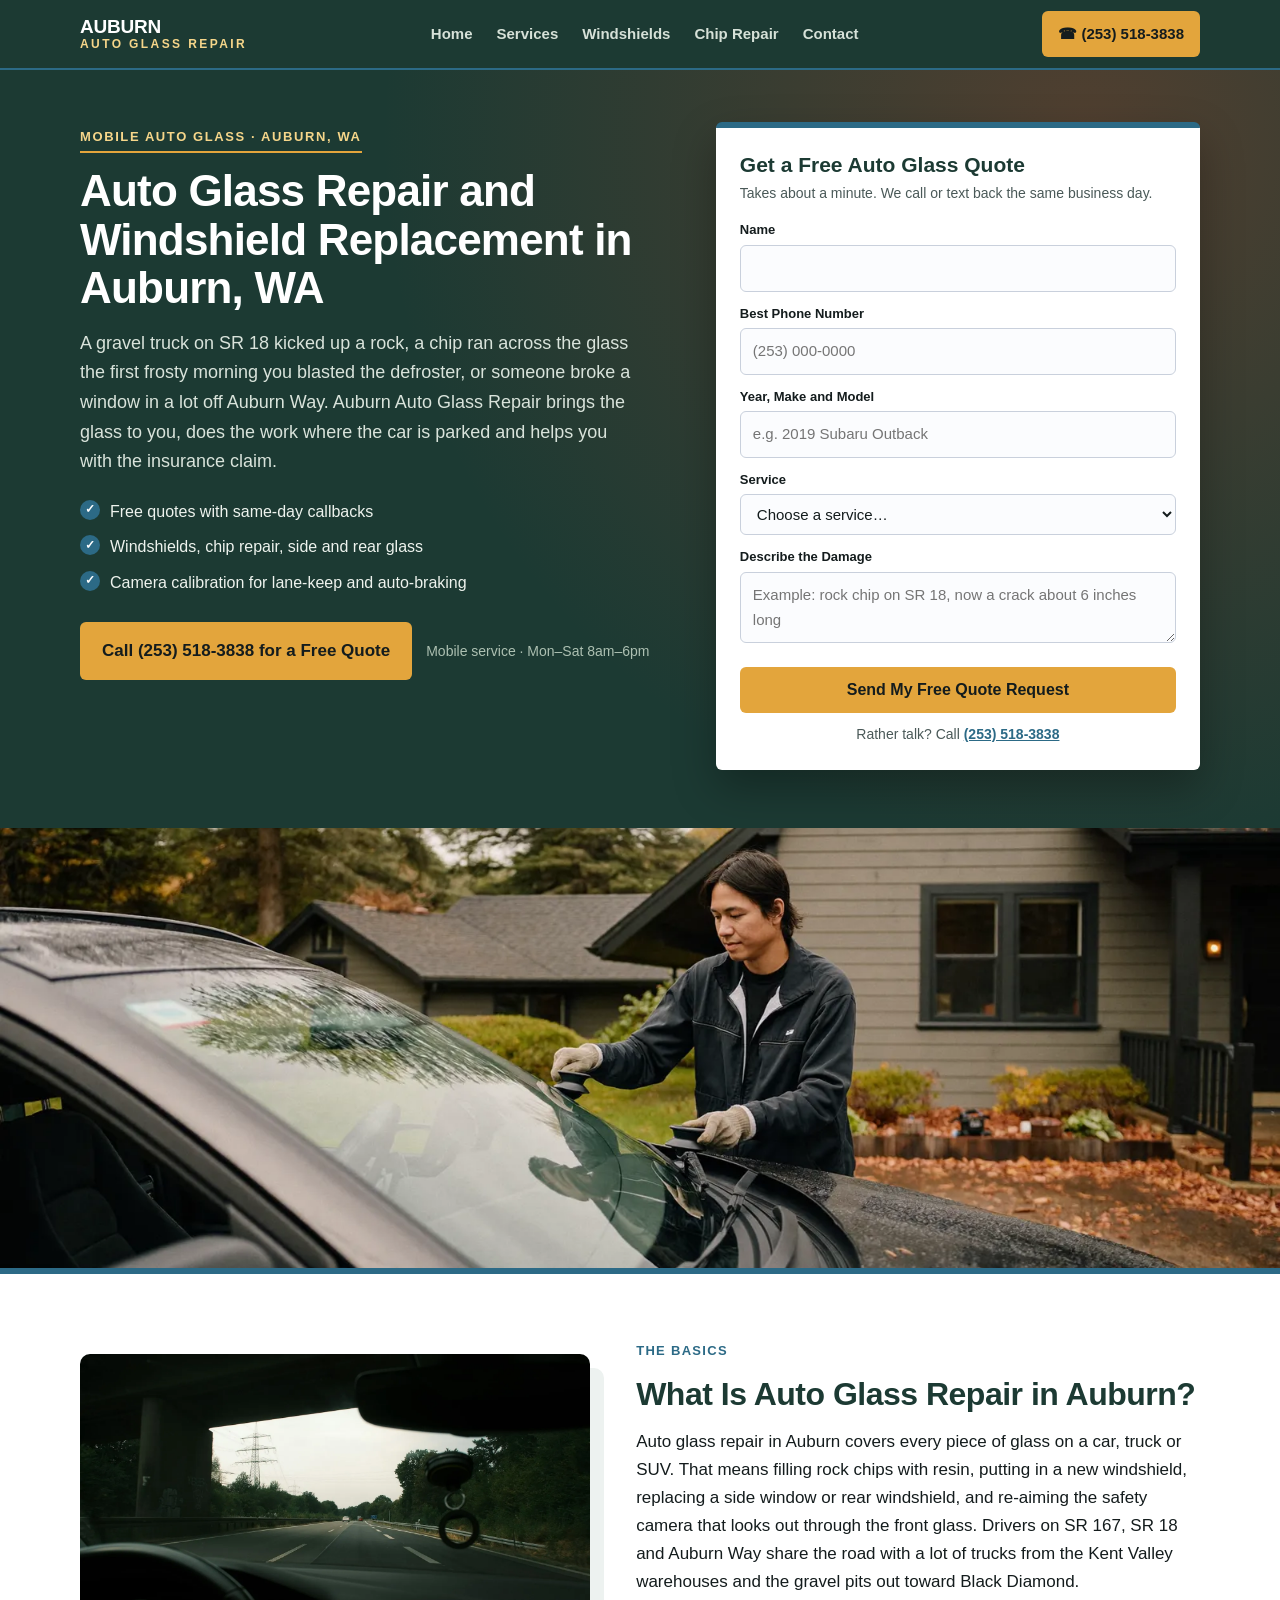
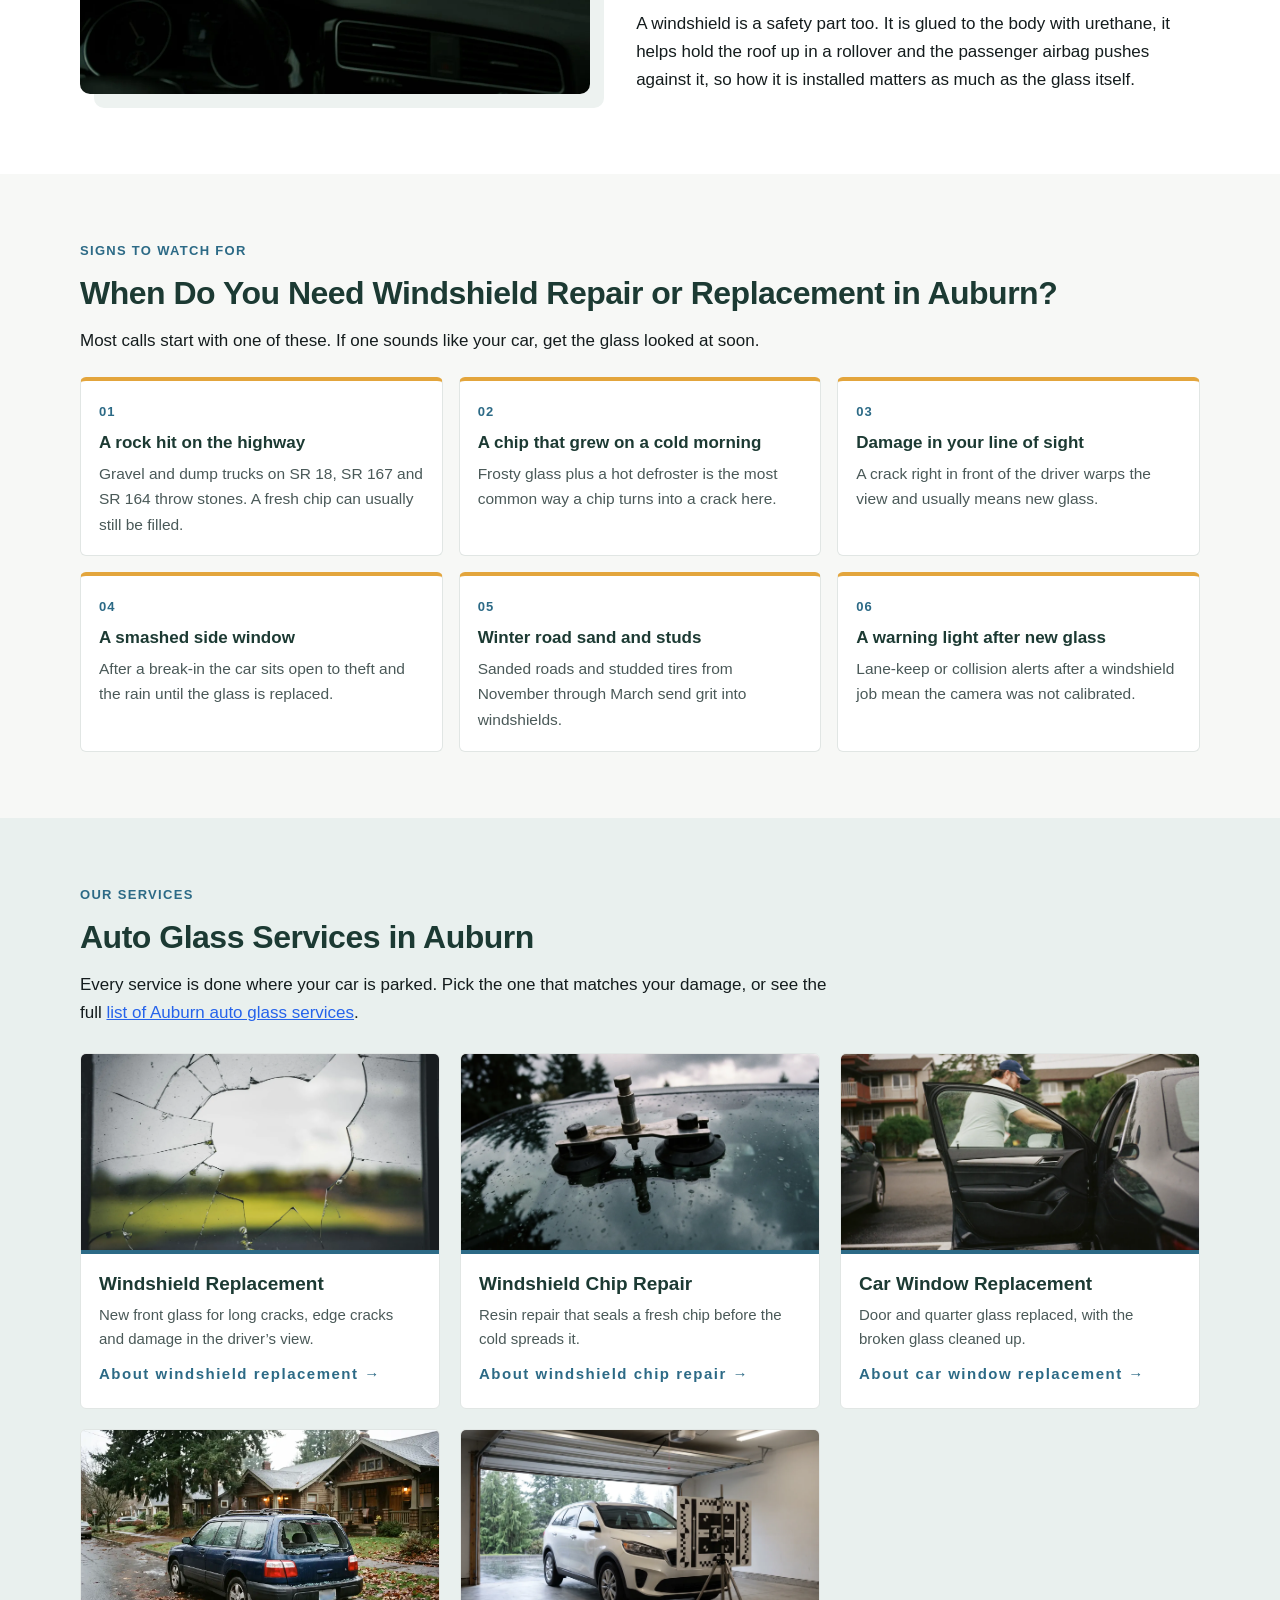
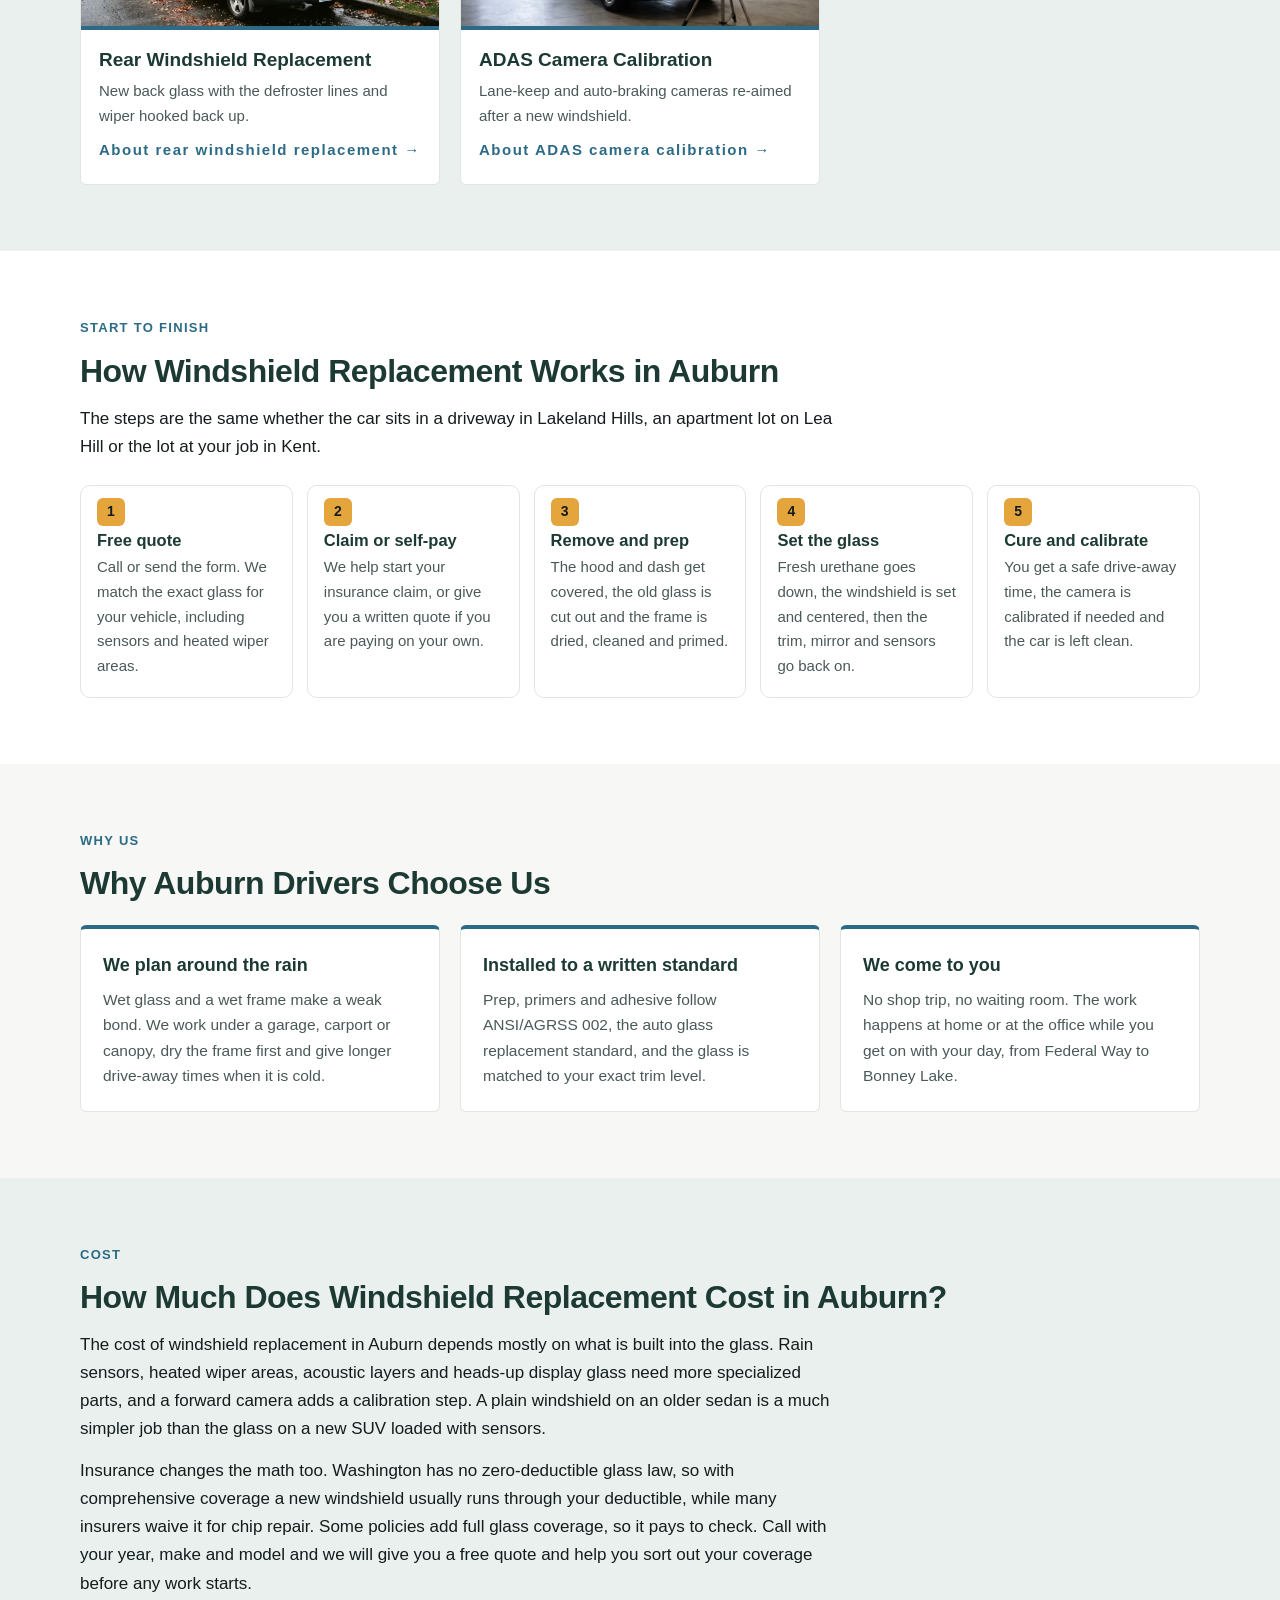
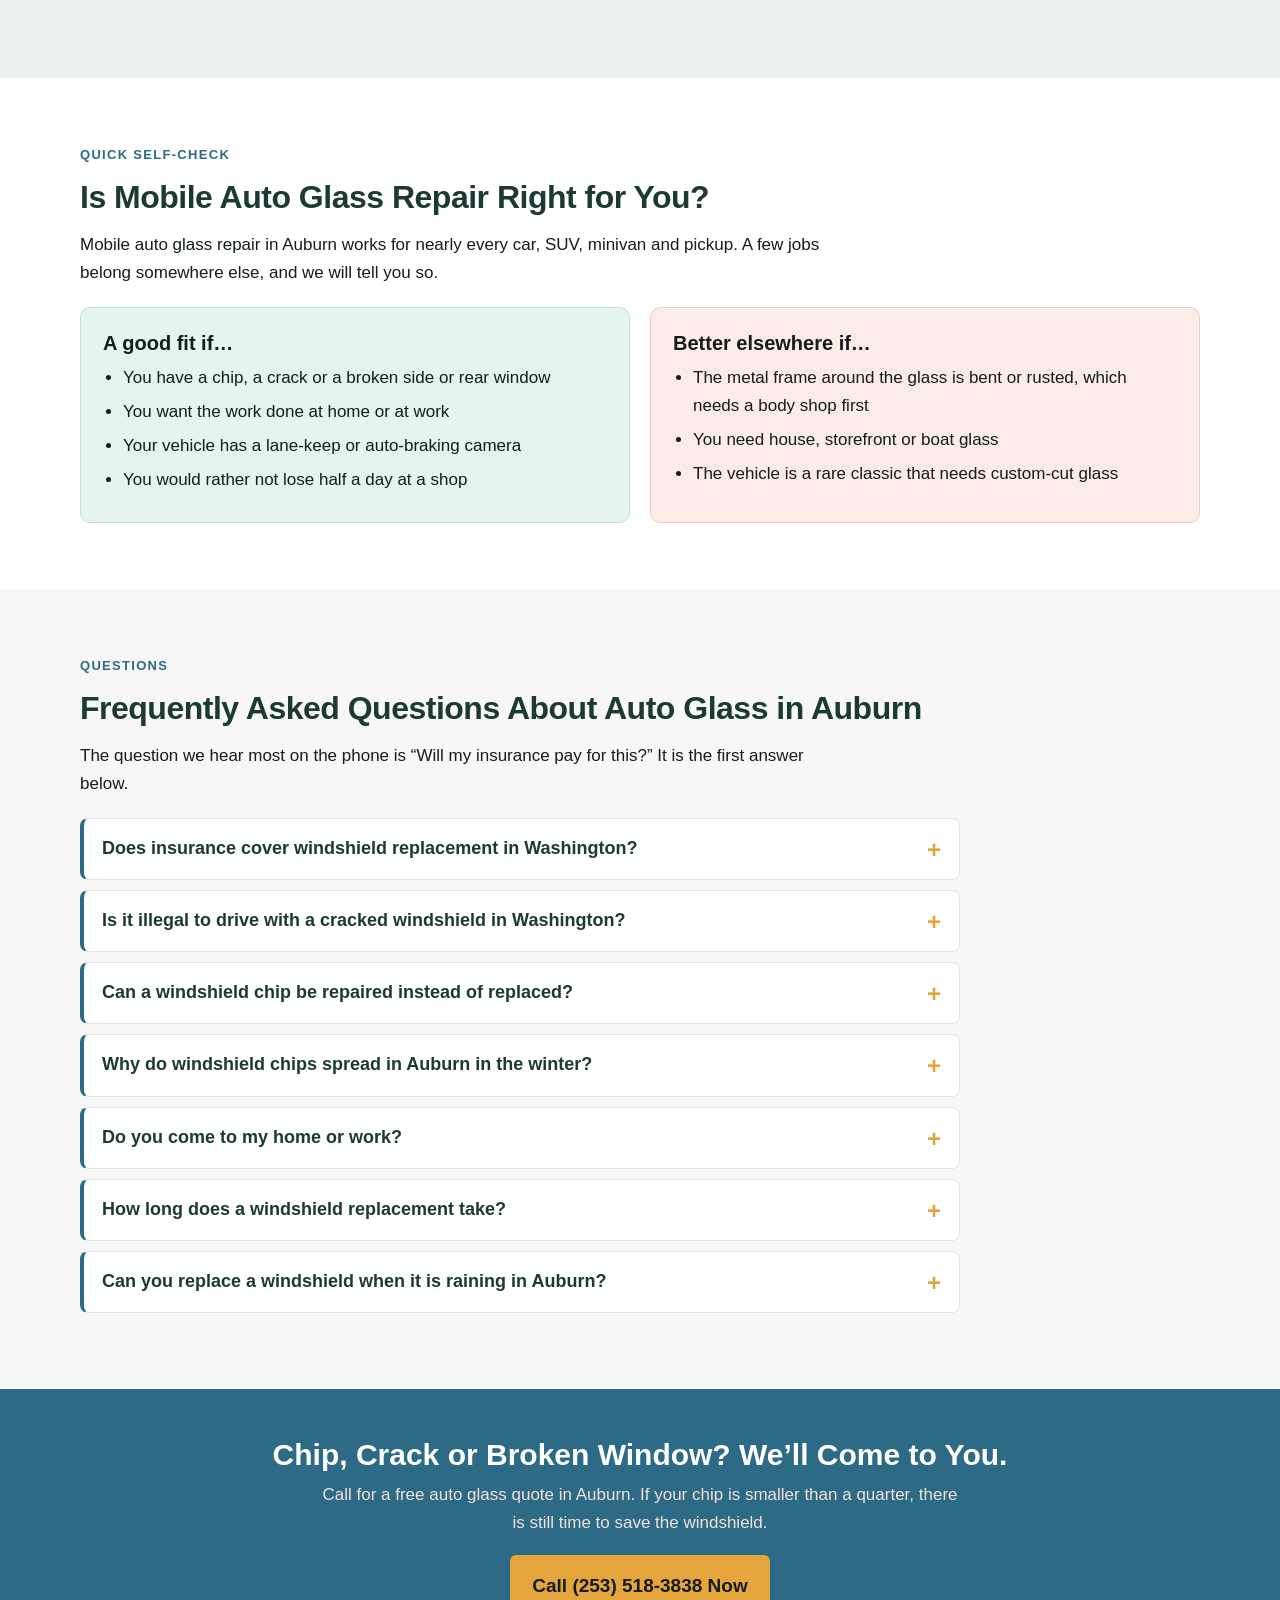
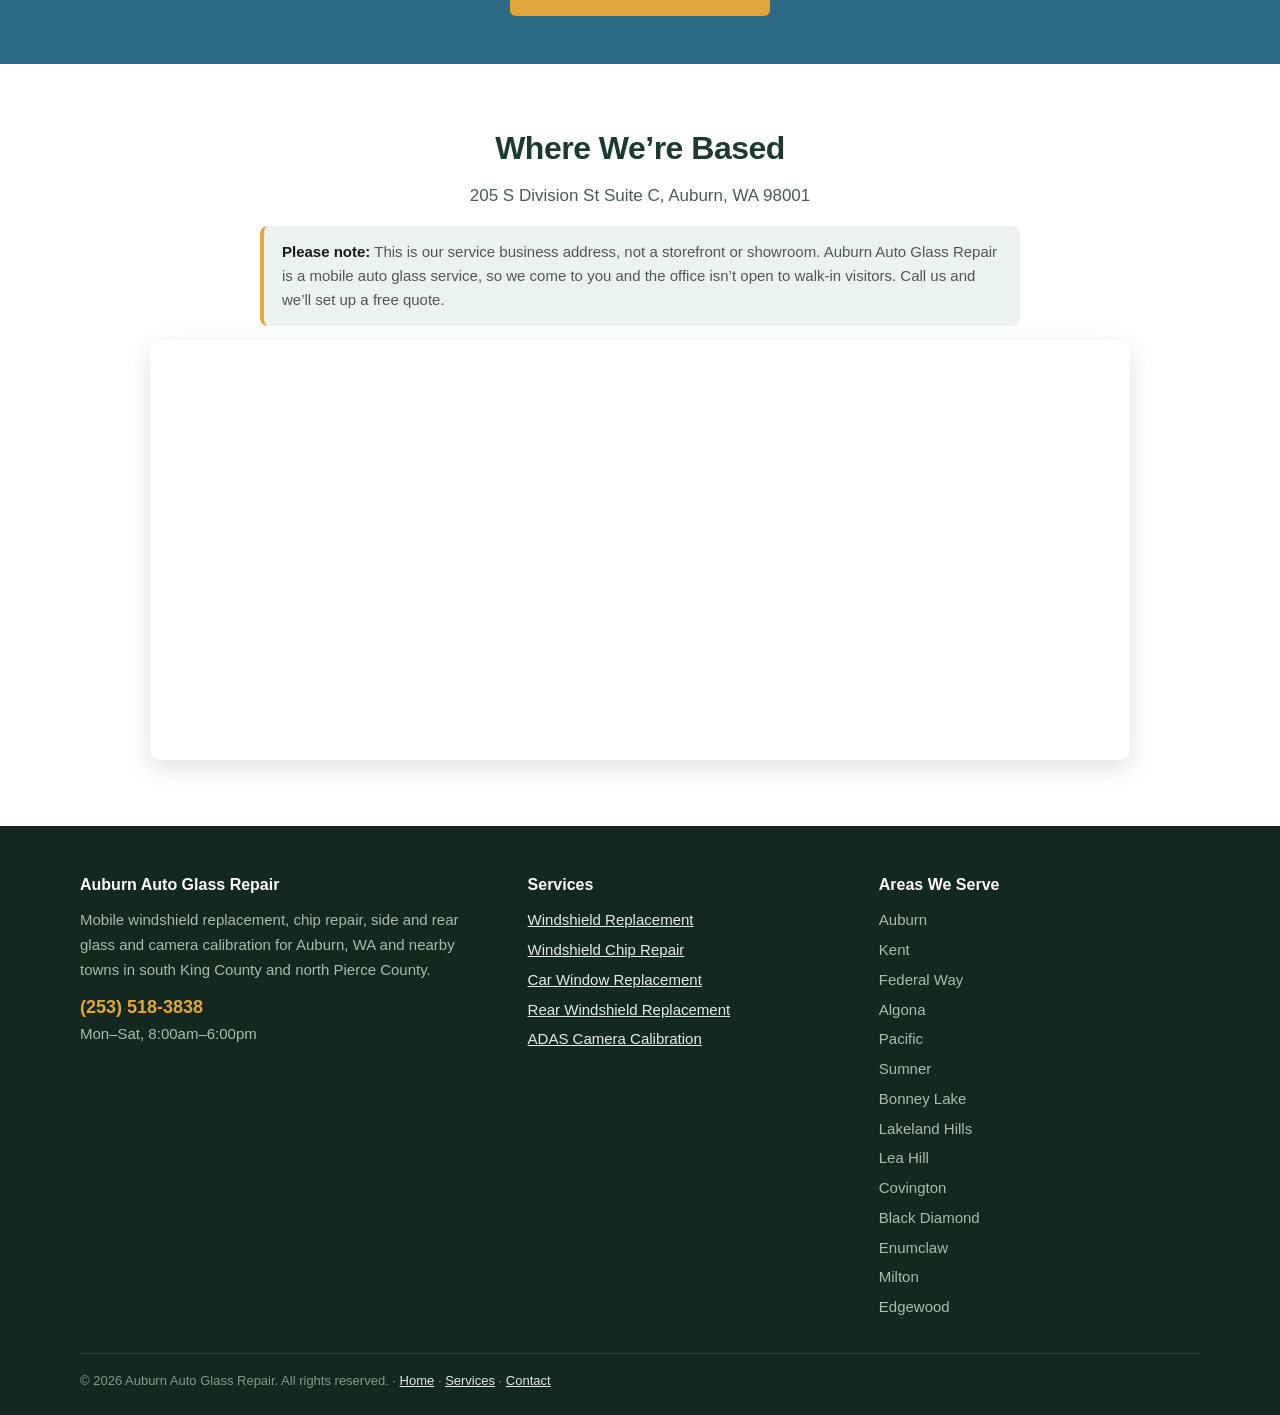
==== index.html @ e267363b "Initial site build" ====
<!DOCTYPE html>
<html lang="en">
<head>
<meta charset="utf-8">
<meta name="viewport" content="width=device-width, initial-scale=1">
<title>Auto Glass Repair Auburn WA | Mobile Windshield Service</title>
<meta name="description" content="Auto glass repair and windshield replacement in Auburn, WA. Mobile chip repair, side and rear glass and ADAS calibration at your home or work.">
<link rel="canonical" href="https://www.auburnwaautoglassrepair.com/">
<meta property="og:title" content="Auto Glass Repair Auburn WA | Mobile Windshield Service">
<meta property="og:description" content="Auto glass repair and windshield replacement in Auburn, WA. Mobile chip repair, side and rear glass and ADAS calibration at your home or work.">
<meta property="og:type" content="website">
<meta property="og:url" content="https://www.auburnwaautoglassrepair.com/">
<meta property="og:image" content="https://www.auburnwaautoglassrepair.com/auburn-windshield-replacement-driveway.webp">
<link rel="stylesheet" href="styles.css">
<script type="application/ld+json">{
 "@context": "https://schema.org",
 "@type": "LocalBusiness",
 "name": "Auburn Auto Glass Repair",
 "telephone": "(253) 518-3838",
 "url": "https://www.auburnwaautoglassrepair.com/",
 "image": "https://www.auburnwaautoglassrepair.com/auburn-windshield-replacement-driveway.webp",
 "address": {
  "@type": "PostalAddress",
  "streetAddress": "205 S Division St Suite C",
  "addressLocality": "Auburn",
  "addressRegion": "WA",
  "postalCode": "98001",
  "addressCountry": "US"
 },
 "areaServed": [
  "Auburn, WA",
  "Kent, WA",
  "Federal Way, WA",
  "Algona, WA",
  "Pacific, WA",
  "Sumner, WA",
  "Bonney Lake, WA",
  "Lakeland Hills, WA",
  "Lea Hill, WA",
  "Covington, WA",
  "Black Diamond, WA",
  "Enumclaw, WA",
  "Milton, WA",
  "Edgewood, WA"
 ],
 "description": "Mobile auto glass repair and windshield replacement in Auburn, WA",
 "openingHours": "Mo-Sa 08:00-18:00"
}</script>
<script type="application/ld+json">{
 "@context": "https://schema.org",
 "@type": "FAQPage",
 "mainEntity": [
  {
   "@type": "Question",
   "name": "Does insurance cover windshield replacement in Washington?",
   "acceptedAnswer": {
    "@type": "Answer",
    "text": "Usually, if you carry comprehensive coverage. Washington has no law that waives the deductible on glass, so a new windshield normally goes through the deductible on your comprehensive coverage unless your policy adds full glass coverage. Many insurers waive the deductible on chip repair, which is a good reason to fix a chip while it is small."
   }
  },
  {
   "@type": "Question",
   "name": "Is it illegal to drive with a cracked windshield in Washington?",
   "acceptedAnswer": {
    "@type": "Answer",
    "text": "It can be. Washington law (RCW 46.37.410) requires that nothing on the windshield blocks the driver\u2019s clear view of the road, and a crack across your line of sight can get you pulled over. A small chip off to the side is rarely a problem, but a long crack in front of the driver is."
   }
  },
  {
   "@type": "Question",
   "name": "Can a windshield chip be repaired instead of replaced?",
   "acceptedAnswer": {
    "@type": "Answer",
    "text": "Often it can. A chip smaller than a quarter, or a single crack shorter than about six inches, can usually be filled with resin if it sits away from the edge and out of the driver\u2019s direct view. Tell us the size and where it is on the glass and we will say which fix fits."
   }
  },
  {
   "@type": "Question",
   "name": "Why do windshield chips spread in Auburn in the winter?",
   "acceptedAnswer": {
    "@type": "Answer",
    "text": "Cold glass and a hot defroster are the usual cause. On a frosty Auburn morning the outside of the glass is near freezing while the defroster heats the inside fast, and that pull spreads the chip. Sanded roads, studded tires from November 1 to March 31 and gravel trucks on SR 18 and SR 167 add new chips on top."
   }
  },
  {
   "@type": "Question",
   "name": "Do you come to my home or work?",
   "acceptedAnswer": {
    "@type": "Answer",
    "text": "Yes. Auburn Auto Glass Repair is a mobile service, so the technician works in your driveway, an apartment lot or the parking lot at your job. The address on this site is a service office, not a shop where you drop the car off."
   }
  },
  {
   "@type": "Question",
   "name": "How long does a windshield replacement take?",
   "acceptedAnswer": {
    "@type": "Answer",
    "text": "The install takes about an hour. After that the urethane adhesive needs roughly one to three hours before the car is safe to drive, and cold weather keeps it toward the long end. A chip repair is much quicker, usually about 30 minutes."
   }
  },
  {
   "@type": "Question",
   "name": "Can you replace a windshield when it is raining in Auburn?",
   "acceptedAnswer": {
    "@type": "Answer",
    "text": "Yes, as long as the glass and frame stay dry while the adhesive goes on. On rainy days we work in your garage, under a carport or under a canopy, and if none of those are available we pick a dry window in the forecast rather than rush the seal."
   }
  }
 ]
}</script>
</head>
<body>
<!-- NAV -->
<header class="nav">
  <div class="wrap nav-in">
    <a class="brand" href="/">Auburn<span>Auto Glass Repair</span></a>
    <ul class="links">
      <li><a href="/">Home</a></li>
      <li><a href="services.html">Services</a></li>
      <li><a href="windshield-replacement-auburn.html">Windshields</a></li>
      <li><a href="windshield-chip-repair-auburn.html">Chip Repair</a></li>
      <li><a href="contact.html">Contact</a></li>
    </ul>
    <a class="nav-call" href="tel:+12535183838">&#9742; (253) 518-3838</a>
  </div>
</header>
<!-- HERO -->
<section class="hero">
  <div class="wrap hero-grid">
    <div>
      <span class="tag">Mobile Auto Glass &middot; Auburn, WA</span>
      <h1>Auto Glass Repair and Windshield Replacement in Auburn, WA</h1>
      <p class="lead">A gravel truck on SR 18 kicked up a rock, a chip ran across the glass the first frosty morning you blasted the defroster, or someone broke a window in a lot off Auburn Way. Auburn Auto Glass Repair brings the glass to you, does the work where the car is parked and helps you with the insurance claim.</p>
      <ul class="hero-points"><li>Free quotes with same-day callbacks</li><li>Windshields, chip repair, side and rear glass</li><li>Camera calibration for lane-keep and auto-braking</li></ul>
      <div class="call-big">
        <a class="btn btn-sun" href="tel:+12535183838">Call (253) 518-3838 for a Free Quote</a>
        <small>Mobile service &middot; Mon&ndash;Sat 8am&ndash;6pm</small>
      </div>
    </div>
    <div>
      <form class="quote" action="https://formspree.io/f/xkjroddd" method="POST">
        <h2>Get a Free Auto Glass Quote</h2>
        <p class="sub">Takes about a minute. We call or text back the same business day.</p>
        <input type="hidden" name="_subject" value="New lead - Auto Glass Auburn WA (home)">
        <div class="field"><label for="q-name">Name</label><input id="q-name" name="name" type="text" autocomplete="name" required></div>
        <div class="field"><label for="q-phone">Best Phone Number</label><input id="q-phone" name="phone" type="tel" autocomplete="tel" placeholder="(253) 000-0000" required></div>
        <div class="field"><label for="q-vehicle">Year, Make and Model</label><input id="q-vehicle" name="vehicle" type="text" placeholder="e.g. 2019 Subaru Outback"></div>
        <div class="field"><label for="q-service">Service</label><select id="q-service" name="service"><option value="">Choose a service&hellip;</option><option>Windshield Replacement</option><option>Windshield Chip Repair</option><option>Car Window Replacement</option><option>Rear Windshield Replacement</option><option>ADAS Camera Calibration</option><option>Something else / not sure</option></select></div>
        <div class="field"><label for="q-details">Describe the Damage</label><textarea id="q-details" name="details" placeholder="Example: rock chip on SR 18, now a crack about 6 inches long"></textarea></div>
        <input type="text" name="_gotcha" style="display:none" tabindex="-1" autocomplete="off">
        <button type="submit">Send My Free Quote Request</button>
        <p class="alt">Rather talk? Call <a href="tel:+12535183838">(253) 518-3838</a></p>
      </form>
    </div>
  </div>
</section>
<div class="band"><img src="auburn-windshield-replacement-driveway.webp" alt="Auto glass technician setting a new windshield on an SUV in an Auburn driveway" width="1600" height="900"></div>

<!-- WHAT -->
<section class="sec alt">
  <div class="wrap two">
    <img src="highway-view-through-windshield.webp" alt="Windshield repair in Auburn keeps the highway view clear" loading="lazy" width="1200" height="800">
    <div>
      <p class="kicker">The basics</p>
      <h2>What Is Auto Glass Repair in Auburn?</h2>
      <p>Auto glass repair in Auburn covers every piece of glass on a car, truck or SUV. That means filling rock chips with resin, putting in a new windshield, replacing a side window or rear windshield, and re-aiming the safety camera that looks out through the front glass. Drivers on SR 167, SR 18 and Auburn Way share the road with a lot of trucks from the Kent Valley warehouses and the gravel pits out toward Black Diamond.</p>
      <p>A windshield is a safety part too. It is glued to the body with urethane, it helps hold the roof up in a rollover and the passenger airbag pushes against it, so how it is installed matters as much as the glass itself.</p>
    </div>
  </div>
</section>

<!-- WHEN -->
<section class="sec">
  <div class="wrap">
    <p class="kicker">Signs to watch for</p>
    <h2>When Do You Need Windshield Repair or Replacement in Auburn?</h2>
    <p>Most calls start with one of these. If one sounds like your car, get the glass looked at soon.</p>
    <div class="signs"><div class="sign"><strong>A rock hit on the highway</strong><p>Gravel and dump trucks on SR 18, SR 167 and SR 164 throw stones. A fresh chip can usually still be filled.</p></div><div class="sign"><strong>A chip that grew on a cold morning</strong><p>Frosty glass plus a hot defroster is the most common way a chip turns into a crack here.</p></div><div class="sign"><strong>Damage in your line of sight</strong><p>A crack right in front of the driver warps the view and usually means new glass.</p></div><div class="sign"><strong>A smashed side window</strong><p>After a break-in the car sits open to theft and the rain until the glass is replaced.</p></div><div class="sign"><strong>Winter road sand and studs</strong><p>Sanded roads and studded tires from November through March send grit into windshields.</p></div><div class="sign"><strong>A warning light after new glass</strong><p>Lane-keep or collision alerts after a windshield job mean the camera was not calibrated.</p></div></div>
  </div>
</section>

<!-- SERVICES GRID -->
<section class="sec coq">
  <div class="wrap">
    <p class="kicker">Our services</p>
    <h2>Auto Glass Services in Auburn</h2>
    <p>Every service is done where your car is parked. Pick the one that matches your damage, or see the full <a class="body-link" href="services.html" style="color: #2563eb; text-decoration: underline;">list of Auburn auto glass services</a>.</p>
    <div class="cards"><a class="card" href="windshield-replacement-auburn.html"><img src="cracked-windshield-glass-spreading.webp" alt="Windshield replacement in Auburn for a long spreading crack" loading="lazy" width="600" height="400"><div class="cb"><h3>Windshield Replacement</h3><p>New front glass for long cracks, edge cracks and damage in the driver&rsquo;s view.</p><span class="more">About windshield replacement &rarr;</span></div></a><a class="card" href="windshield-chip-repair-auburn.html"><img src="windshield-chip-repair-tool-rain-evergreen.webp" alt="Windshield chip repair in Auburn with a resin bridge tool on wet glass" loading="lazy" width="600" height="400"><div class="cb"><h3>Windshield Chip Repair</h3><p>Resin repair that seals a fresh chip before the cold spreads it.</p><span class="more">About windshield chip repair &rarr;</span></div></a><a class="card" href="car-window-replacement-auburn.html"><img src="car-door-window-replacement-auburn-apartment.webp" alt="Car window replacement in an Auburn apartment parking lot" loading="lazy" width="600" height="400"><div class="cb"><h3>Car Window Replacement</h3><p>Door and quarter glass replaced, with the broken glass cleaned up.</p><span class="more">About car window replacement &rarr;</span></div></a><a class="card" href="rear-windshield-replacement-auburn.html"><img src="rear-windshield-shattered-auburn-street.webp" alt="Rear windshield replacement in Auburn for a shattered hatchback window" loading="lazy" width="600" height="400"><div class="cb"><h3>Rear Windshield Replacement</h3><p>New back glass with the defroster lines and wiper hooked back up.</p><span class="more">About rear windshield replacement &rarr;</span></div></a><a class="card" href="adas-calibration-auburn.html"><img src="adas-camera-calibration-garage-auburn.webp" alt="ADAS camera calibration in an Auburn home garage" loading="lazy" width="600" height="400"><div class="cb"><h3>ADAS Camera Calibration</h3><p>Lane-keep and auto-braking cameras re-aimed after a new windshield.</p><span class="more">About ADAS camera calibration &rarr;</span></div></a></div>
  </div>
</section>

<!-- HOW -->
<section class="sec alt">
  <div class="wrap">
    <p class="kicker">Start to finish</p>
    <h2>How Windshield Replacement Works in Auburn</h2>
    <p>The steps are the same whether the car sits in a driveway in Lakeland Hills, an apartment lot on Lea Hill or the lot at your job in Kent.</p>
    <ol class="steps">
      <li data-n="1"><strong>Free quote</strong><p>Call or send the form. We match the exact glass for your vehicle, including sensors and heated wiper areas.</p></li>
      <li data-n="2"><strong>Claim or self-pay</strong><p>We help start your insurance claim, or give you a written quote if you are paying on your own.</p></li>
      <li data-n="3"><strong>Remove and prep</strong><p>The hood and dash get covered, the old glass is cut out and the frame is dried, cleaned and primed.</p></li>
      <li data-n="4"><strong>Set the glass</strong><p>Fresh urethane goes down, the windshield is set and centered, then the trim, mirror and sensors go back on.</p></li>
      <li data-n="5"><strong>Cure and calibrate</strong><p>You get a safe drive-away time, the camera is calibrated if needed and the car is left clean.</p></li>
    </ol>
  </div>
</section>

<!-- WHY -->
<section class="sec">
  <div class="wrap">
    <p class="kicker">Why us</p>
    <h2>Why Auburn Drivers Choose Us</h2>
    <div class="why">
      <div><strong>We plan around the rain</strong><p>Wet glass and a wet frame make a weak bond. We work under a garage, carport or canopy, dry the frame first and give longer drive-away times when it is cold.</p></div>
      <div><strong>Installed to a written standard</strong><p>Prep, primers and adhesive follow ANSI/AGRSS 002, the auto glass replacement standard, and the glass is matched to your exact trim level.</p></div>
      <div><strong>We come to you</strong><p>No shop trip, no waiting room. The work happens at home or at the office while you get on with your day, from Federal Way to Bonney Lake.</p></div>
    </div>
  </div>
</section>

<!-- COST -->
<section class="sec coq">
  <div class="wrap">
    <p class="kicker">Cost</p>
    <h2>How Much Does Windshield Replacement Cost in Auburn?</h2>
    <p>The cost of windshield replacement in Auburn depends mostly on what is built into the glass. Rain sensors, heated wiper areas, acoustic layers and heads-up display glass need more specialized parts, and a forward camera adds a calibration step. A plain windshield on an older sedan is a much simpler job than the glass on a new SUV loaded with sensors.</p>
    <p>Insurance changes the math too. Washington has no zero-deductible glass law, so with comprehensive coverage a new windshield usually runs through your deductible, while many insurers waive it for chip repair. Some policies add full glass coverage, so it pays to check. Call with your year, make and model and we will give you a free quote and help you sort out your coverage before any work starts.</p>
  </div>
</section>

<!-- FIT -->
<section class="sec alt">
  <div class="wrap">
    <p class="kicker">Quick self-check</p>
    <h2>Is Mobile Auto Glass Repair Right for You?</h2>
    <p>Mobile auto glass repair in Auburn works for nearly every car, SUV, minivan and pickup. A few jobs belong somewhere else, and we will tell you so.</p>
    <div class="fit">
      <div class="yes"><h3>A good fit if&hellip;</h3><ul><li>You have a chip, a crack or a broken side or rear window</li><li>You want the work done at home or at work</li><li>Your vehicle has a lane-keep or auto-braking camera</li><li>You would rather not lose half a day at a shop</li></ul></div>
      <div class="no"><h3>Better elsewhere if&hellip;</h3><ul><li>The metal frame around the glass is bent or rusted, which needs a body shop first</li><li>You need house, storefront or boat glass</li><li>The vehicle is a rare classic that needs custom-cut glass</li></ul></div>
    </div>
  </div>
</section>

<!-- FAQ -->
<section class="sec">
  <div class="wrap">
    <p class="kicker">Questions</p>
    <h2>Frequently Asked Questions About Auto Glass in Auburn</h2>
    <p>The question we hear most on the phone is &ldquo;Will my insurance pay for this?&rdquo; It is the first answer below.</p>
    <div class="faq"><details><summary><h3>Does insurance cover windshield replacement in Washington?</h3></summary><div class="ans"><p>Usually, if you carry comprehensive coverage. Washington has no law that waives the deductible on glass, so a new windshield normally goes through the deductible on your comprehensive coverage unless your policy adds full glass coverage. Many insurers waive the deductible on chip repair, which is a good reason to fix a chip while it is small.</p></div></details><details><summary><h3>Is it illegal to drive with a cracked windshield in Washington?</h3></summary><div class="ans"><p>It can be. Washington law (RCW 46.37.410) requires that nothing on the windshield blocks the driver&rsquo;s clear view of the road, and a crack across your line of sight can get you pulled over. A small chip off to the side is rarely a problem, but a long crack in front of the driver is.</p></div></details><details><summary><h3>Can a windshield chip be repaired instead of replaced?</h3></summary><div class="ans"><p>Often it can. A chip smaller than a quarter, or a single crack shorter than about six inches, can usually be filled with resin if it sits away from the edge and out of the driver&rsquo;s direct view. Tell us the size and where it is on the glass and we will say which fix fits.</p></div></details><details><summary><h3>Why do windshield chips spread in Auburn in the winter?</h3></summary><div class="ans"><p>Cold glass and a hot defroster are the usual cause. On a frosty Auburn morning the outside of the glass is near freezing while the defroster heats the inside fast, and that pull spreads the chip. Sanded roads, studded tires from November 1 to March 31 and gravel trucks on SR 18 and SR 167 add new chips on top.</p></div></details><details><summary><h3>Do you come to my home or work?</h3></summary><div class="ans"><p>Yes. Auburn Auto Glass Repair is a mobile service, so the technician works in your driveway, an apartment lot or the parking lot at your job. The address on this site is a service office, not a shop where you drop the car off.</p></div></details><details><summary><h3>How long does a windshield replacement take?</h3></summary><div class="ans"><p>The install takes about an hour. After that the urethane adhesive needs roughly one to three hours before the car is safe to drive, and cold weather keeps it toward the long end. A chip repair is much quicker, usually about 30 minutes.</p></div></details><details><summary><h3>Can you replace a windshield when it is raining in Auburn?</h3></summary><div class="ans"><p>Yes, as long as the glass and frame stay dry while the adhesive goes on. On rainy days we work in your garage, under a carport or under a canopy, and if none of those are available we pick a dry window in the forecast rather than rush the seal.</p></div></details></div>
  </div>
</section>
<!-- CTA -->
<section class="cta">
  <div class="wrap">
    <h2>Chip, Crack or Broken Window? We&rsquo;ll Come to You.</h2>
    <p>Call for a free auto glass quote in Auburn. If your chip is smaller than a quarter, there is still time to save the windshield.</p>
    <a class="btn btn-pine" href="tel:+12535183838">Call (253) 518-3838 Now</a>
  </div>
</section>

<!-- MAP / LOCATION -->
<section class="sec alt">
  <div class="wrap" style="text-align:center;">
    <h2>Where We&rsquo;re Based</h2>
    <p style="margin:0 auto 16px;color:var(--muted);">205 S Division St Suite C, Auburn, WA 98001</p>
    <p class="note"><strong style="color:var(--ink);">Please note:</strong> This is our service business address, not a storefront or showroom. Auburn Auto Glass Repair is a mobile auto glass service, so we come to you and the office isn&rsquo;t open to walk-in visitors. Call us and we&rsquo;ll set up a free quote.</p>
    <div class="mapbox">
      <iframe title="Map to Auburn Auto Glass Repair service address, 205 S Division St Suite C, Auburn, WA 98001" src="https://www.google.com/maps?q=205%20S%20Division%20St%20Suite%20C%2C%20Auburn%2C%20WA%2098001&amp;output=embed" loading="lazy" referrerpolicy="no-referrer-when-downgrade" allowfullscreen></iframe>
    </div>
  </div>
</section>
<!-- FOOTER -->
<footer class="foot">
  <div class="wrap">
    <div class="foot-grid">
      <div>
        <h4>Auburn Auto Glass Repair</h4>
        <p>Mobile windshield replacement, chip repair, side and rear glass and camera calibration for Auburn, WA and nearby towns in south King County and north Pierce County.</p>
        <p style="margin-top:10px;"><a class="tel" href="tel:+12535183838">(253) 518-3838</a></p>
        <p>Mon&ndash;Sat, 8:00am&ndash;6:00pm</p>
      </div>
      <div>
        <h4>Services</h4>
        <ul><li><a href="windshield-replacement-auburn.html">Windshield Replacement</a></li><li><a href="windshield-chip-repair-auburn.html">Windshield Chip Repair</a></li><li><a href="car-window-replacement-auburn.html">Car Window Replacement</a></li><li><a href="rear-windshield-replacement-auburn.html">Rear Windshield Replacement</a></li><li><a href="adas-calibration-auburn.html">ADAS Camera Calibration</a></li></ul>
      </div>
      <div>
        <h4>Areas We Serve</h4>
        <ul><li>Auburn</li><li>Kent</li><li>Federal Way</li><li>Algona</li><li>Pacific</li><li>Sumner</li><li>Bonney Lake</li><li>Lakeland Hills</li><li>Lea Hill</li><li>Covington</li><li>Black Diamond</li><li>Enumclaw</li><li>Milton</li><li>Edgewood</li></ul>
      </div>
    </div>
    <p class="copy">&copy; 2026 Auburn Auto Glass Repair. All rights reserved. &middot; <a href="/">Home</a> &middot; <a href="services.html">Services</a> &middot; <a href="contact.html">Contact</a></p>
  </div>
</footer>
</body>
</html>
---- styles.css ----
/* Auburn Auto Glass Repair - styles.css */
:root{
  --ink:#141c1d;
  --navy:#1c3a33;
  --navy-2:#27503f;
  --teal:#2c6a86;
  --coral:#e3a53c;
  --coral-dark:#c58a22;
  --mist:#edf2f0;
  --paper:#f7f8f6;
  --muted:#4a5958;
  --line:#e1e6e4;
  --white:#ffffff;
  --radius:10px;
}
*{box-sizing:border-box;margin:0;padding:0}
html{-webkit-text-size-adjust:100%}
body{font-family:-apple-system,BlinkMacSystemFont,"Segoe UI",Roboto,Helvetica,Arial,sans-serif;color:var(--ink);background:var(--paper);line-height:1.65;font-size:17px}
img{max-width:100%;display:block}
a{color:inherit}
.wrap{max-width:1160px;margin:0 auto;padding:0 20px}

/* NAV */
.nav{position:sticky;top:0;z-index:50;background:var(--navy);box-shadow:0 2px 0 var(--teal)}
.nav-in{display:flex;align-items:center;justify-content:space-between;gap:16px;min-height:68px}
.brand{color:var(--white);text-decoration:none;font-weight:800;font-size:19px;letter-spacing:-.2px;line-height:1.1;text-transform:uppercase}
.brand span{display:block;color:#f6d68a;font-size:12px;letter-spacing:2.4px;font-weight:700}
.links{display:flex;gap:24px;list-style:none}
.links a{color:#d6e1d8;text-decoration:none;font-size:15px;font-weight:600}
.links a:hover{color:var(--white)}
.nav-call{background:var(--coral);color:var(--white);text-decoration:none;font-weight:800;padding:11px 16px;border-radius:6px;font-size:15px;white-space:nowrap}
.nav-call:hover{background:var(--coral-dark)}

/* HERO */
.hero{background:var(--navy);background-image:radial-gradient(circle at 85% 10%,rgba(168,72,42,.38) 0,rgba(168,72,42,0) 55%);color:var(--white);padding:54px 0 58px}
.hero-grid{display:grid;grid-template-columns:1.1fr .9fr;gap:44px;align-items:start}
.tag{display:inline-block;color:#f6d68a;font-size:13px;font-weight:800;letter-spacing:1.6px;text-transform:uppercase;margin-bottom:14px;border-bottom:2px solid var(--coral);padding-bottom:4px}
.hero h1{font-size:44px;line-height:1.1;font-weight:850;letter-spacing:-.8px;margin-bottom:16px}
.hero p.lead{font-size:18px;color:#d9e3db;max-width:560px;margin-bottom:22px}
.hero-points{list-style:none;margin:0 0 26px;display:grid;gap:9px}
.hero-points li{padding-left:30px;position:relative;color:#eef3ee;font-size:16px}
.hero-points li:before{content:"\2713";position:absolute;left:0;top:1px;width:20px;height:20px;border-radius:50%;background:var(--teal);color:var(--white);font-size:12px;font-weight:900;display:flex;align-items:center;justify-content:center}
.btn{display:inline-block;text-decoration:none;font-weight:800;border-radius:6px;padding:15px 22px;font-size:17px}
.btn-sun{background:var(--coral);color:var(--white)}
.btn-sun:hover{background:var(--coral-dark)}
.btn-pine{background:var(--navy);color:var(--white)}
.btn-pine:hover{background:var(--navy-2)}
.call-big{display:flex;align-items:center;gap:14px;flex-wrap:wrap}
.call-big small{color:#adc0b2;font-size:14px}

/* QUOTE CARD */
.quote{background:var(--white);color:var(--ink);border-radius:var(--radius);padding:24px;border-top:6px solid var(--coral);box-shadow:0 18px 44px rgba(0,0,0,.3)}
.quote h2{font-size:21px;line-height:1.25;margin-bottom:4px;color:var(--navy)}
.quote .sub{color:var(--muted);font-size:14px;margin-bottom:14px}
.field{margin-bottom:11px}
.field label{display:block;font-size:13px;font-weight:700;margin-bottom:4px;color:var(--ink)}
.field input,.field select,.field textarea{width:100%;font:inherit;font-size:15px;padding:10px 12px;border:1px solid #c9d0dc;border-radius:6px;background:#fbfcfe;color:var(--ink)}
.field textarea{min-height:70px;resize:vertical}
.quote button,.form-full button{width:100%;border:0;cursor:pointer;background:var(--coral);color:var(--white);font-weight:800;font-size:16px;padding:14px;border-radius:6px;margin-top:4px}
.quote button:hover,.form-full button:hover{background:var(--coral-dark)}
.quote .alt{font-size:14px;color:var(--muted);text-align:center;margin-top:10px}
.quote .alt a{color:var(--teal);font-weight:800}

/* PHOTO BAND */
.band{background:var(--navy);border-bottom:6px solid var(--teal)}
.band img{width:100%;height:440px;object-fit:cover}
.band.short img{height:330px}

/* SECTIONS */
.sec{padding:66px 0}
.sec.alt{background:var(--white)}
.sec.coq{background:var(--mist)}
.sec h2{font-size:32px;line-height:1.18;letter-spacing:-.5px;margin-bottom:14px;color:var(--navy)}
.sec h3{font-size:20px;line-height:1.3;margin:22px 0 8px;color:var(--ink)}
.sec p{margin-bottom:14px;max-width:760px}
.kicker{font-size:13px;font-weight:800;letter-spacing:1.6px;text-transform:uppercase;color:var(--coral);margin-bottom:8px}
.two{display:grid;grid-template-columns:.95fr 1.05fr;gap:46px;align-items:center}
.two img{border-radius:var(--radius);width:100%;height:auto;box-shadow:14px 14px 0 var(--mist)}
.body-link{color:#2563eb;text-decoration:underline}

/* SIGNS GRID */
.signs{display:grid;grid-template-columns:repeat(3,1fr);gap:16px;margin-top:22px;counter-reset:sg}
.sign{background:var(--white);border:1px solid var(--line);border-radius:var(--radius);padding:20px 18px 18px;position:relative;counter-increment:sg}
.sign:before{content:counter(sg,decimal-leading-zero);display:block;font-size:13px;font-weight:900;color:var(--teal);letter-spacing:1px;margin-bottom:6px}
.sec.alt .sign{background:var(--paper)}
.sign strong{display:block;margin-bottom:4px;color:var(--navy);font-size:17px}
.sign p{margin:0;font-size:15.5px;color:var(--muted)}

/* STEP CARDS (horizontal) */
.steps{list-style:none;margin-top:24px;display:grid;grid-template-columns:repeat(5,1fr);gap:14px}
.steps li{background:var(--white);border-radius:var(--radius);padding:44px 16px 18px;position:relative;border:1px solid var(--line)}
.steps li:before{content:attr(data-n);position:absolute;left:16px;top:12px;width:28px;height:28px;border-radius:6px;background:var(--coral);color:var(--white);font-weight:900;font-size:14px;display:flex;align-items:center;justify-content:center}
.steps strong{display:block;color:var(--navy);font-size:16.5px;margin-bottom:4px;line-height:1.3}
.steps p{margin:0;color:var(--muted);font-size:15px}
.steps.three{grid-template-columns:1fr;gap:12px}

/* CARDS */
.cards{display:grid;grid-template-columns:repeat(3,1fr);gap:20px;margin-top:26px}
.card{background:var(--white);border:1px solid var(--line);border-radius:var(--radius);overflow:hidden;text-decoration:none;color:var(--ink);display:flex;flex-direction:column}
.card img{width:100%;height:200px;object-fit:cover;border-bottom:4px solid var(--teal)}
.card .cb{padding:18px 18px 20px}
.card h3{margin:0 0 6px;font-size:19px;color:var(--navy)}
.card p{margin:0;font-size:15px;color:var(--muted)}
.card .more{display:inline-block;margin-top:10px;font-weight:800;color:var(--coral);font-size:15px}
.card:hover{box-shadow:0 10px 26px rgba(29,58,44,.16)}

/* WHY */
.why{display:grid;grid-template-columns:repeat(3,1fr);gap:20px;margin-top:22px}
.why div{background:var(--white);border:1px solid var(--line);border-top:5px solid var(--teal);border-radius:var(--radius);padding:22px}
.why strong{display:block;color:var(--navy);font-size:18px;margin-bottom:6px}
.why p{margin:0;font-size:15.5px;color:var(--muted)}

/* FIT */
.fit{display:grid;grid-template-columns:1fr 1fr;gap:20px;margin-top:20px}
.fit div{border-radius:var(--radius);padding:22px}
.fit h3{margin-top:0}
.fit ul{padding-left:20px}
.fit li{margin-bottom:6px}
.fit .yes{background:#e6f4ef;border:1px solid #bfe0d3}
.fit .no{background:#fbece7;border:1px solid #f0cbbf}

/* TABLE */
.cmp{width:100%;border-collapse:collapse;margin-top:18px;background:var(--white);border-radius:var(--radius);overflow:hidden;font-size:16px;border:1px solid var(--line)}
.cmp th,.cmp td{text-align:left;padding:12px 14px;border-bottom:1px solid var(--line);vertical-align:top}
.cmp th{background:var(--navy);color:var(--white);font-size:15px}
.cmp tr:nth-child(even) td{background:#f8fafc}
.cmp tr:last-child td{border-bottom:0}

/* FAQ */
.faq{margin-top:20px;max-width:880px}
.faq details{background:var(--white);border:1px solid var(--line);border-left:4px solid var(--teal);border-radius:8px;margin-bottom:10px;padding:0 18px}
.sec.alt .faq details{background:var(--paper)}
.faq summary{cursor:pointer;list-style:none;padding:16px 28px 16px 0;position:relative}
.faq summary::-webkit-details-marker{display:none}
.faq summary:after{content:"+";position:absolute;right:0;top:11px;font-size:24px;color:var(--coral);font-weight:800}
.faq details[open] summary:after{content:"\2013"}
.faq summary h3{display:inline;font-size:18px;margin:0;color:var(--navy)}
.faq .ans{padding:0 0 16px}
.faq .ans p{margin:0;color:var(--muted)}

/* SERVICES PAGE BLOCKS */
.svc{display:grid;grid-template-columns:1fr 340px;gap:32px;align-items:start;padding:32px 0;border-bottom:1px solid var(--line)}
.svc:nth-child(even){grid-template-columns:340px 1fr}
.svc:nth-child(even) img{order:-1}
.svc:last-child{border-bottom:0}
.svc img{border-radius:var(--radius);width:100%;height:230px;object-fit:cover}
.svc h2{font-size:26px;margin-bottom:10px}

/* MAP */
.note{max-width:680px;margin:0 auto 22px;padding:14px 18px;background:var(--mist);border-left:4px solid var(--coral);border-radius:8px;font-size:15px;color:var(--muted);text-align:left;line-height:1.6}
.mapbox{border-radius:var(--radius);overflow:hidden;box-shadow:0 8px 26px rgba(0,0,0,.12);max-width:980px;margin:0 auto}
.mapbox iframe{border:0;display:block;width:100%;height:420px}

/* CONTACT */
.info-grid{display:grid;grid-template-columns:1fr 1fr;gap:36px;align-items:start}
.info{background:var(--white);border:1px solid var(--line);border-radius:var(--radius);padding:24px}
.info dt{font-weight:800;color:var(--navy);margin-top:12px}
.info dt:first-child{margin-top:0}
.info dd{color:var(--muted)}
.form-full{background:var(--white);border:1px solid var(--line);border-top:6px solid var(--coral);border-radius:var(--radius);padding:24px}

/* CTA */
.cta{background:var(--teal);padding:48px 0;text-align:center;color:var(--white)}
.cta h2{font-size:30px;line-height:1.2;color:var(--white);margin-bottom:8px}
.cta p{color:#f4e1d9;margin:0 auto 18px;max-width:640px}
.cta .btn-pine{font-size:19px;background:var(--coral)}
.cta .btn-pine:hover{background:var(--coral-dark)}

/* FOOTER */
.foot{background:#13281e;color:#a9bcae;padding:46px 0 24px;font-size:15px}
.foot-grid{display:grid;grid-template-columns:1.3fr 1fr 1fr;gap:30px}
.foot h4{color:var(--white);font-size:16px;margin-bottom:10px}
.foot a{color:#e5ece6}
.foot ul{list-style:none}
.foot li{margin-bottom:5px}
.foot .tel{color:var(--coral);font-weight:800;font-size:18px;text-decoration:none}
.copy{border-top:1px solid #24453a;margin-top:28px;padding-top:16px;font-size:13px;color:#87998c}

/* RESPONSIVE */
@media (max-width:1020px){
  .steps{grid-template-columns:1fr 1fr}
}
@media (max-width:960px){
  .hero-grid,.two,.info-grid{grid-template-columns:1fr}
  .cards,.why,.signs{grid-template-columns:1fr 1fr}
  .svc,.svc:nth-child(even){grid-template-columns:1fr}
  .svc img,.svc:nth-child(even) img{order:-1}
  .foot-grid{grid-template-columns:1fr 1fr}
  .links{display:none}
}
@media (max-width:620px){
  body{font-size:16px}
  .hero{padding:34px 0 40px}
  .hero h1{font-size:31px}
  .sec{padding:46px 0}
  .sec h2{font-size:25px}
  .signs,.cards,.why,.fit,.foot-grid,.steps{grid-template-columns:1fr}
  .two img{box-shadow:none}
  .band img{height:240px}
  .band.short img{height:220px}
  .brand{font-size:16px}
  .brand span{font-size:10px;letter-spacing:1.6px}
  .nav-call{padding:9px 11px;font-size:14px}
  .cmp{font-size:14px}
  .cmp th,.cmp td{padding:9px 8px}
  .mapbox iframe{height:320px}
}

/* Auburn overrides: deep fir-green nav, amber buttons, rain-blue accents, squared cards with a top rule */
.nav-call,.btn-sun,.quote button,.form-full button,.cta .btn-pine{color:var(--ink)}
.steps li:before{color:var(--ink)}
.quote{border-radius:6px;border-top:6px solid var(--teal)}
.card,.why div,.sign,.info,.form-full{border-radius:6px}
.sec.coq{background:#e9f0ee}
.sec.coq .sign,.sec.coq .card{background:var(--white)}
.kicker,.card .more{color:var(--teal);letter-spacing:.1em}
.sign{border-top:4px solid var(--coral)}
.why div{border-top:4px solid var(--teal)}
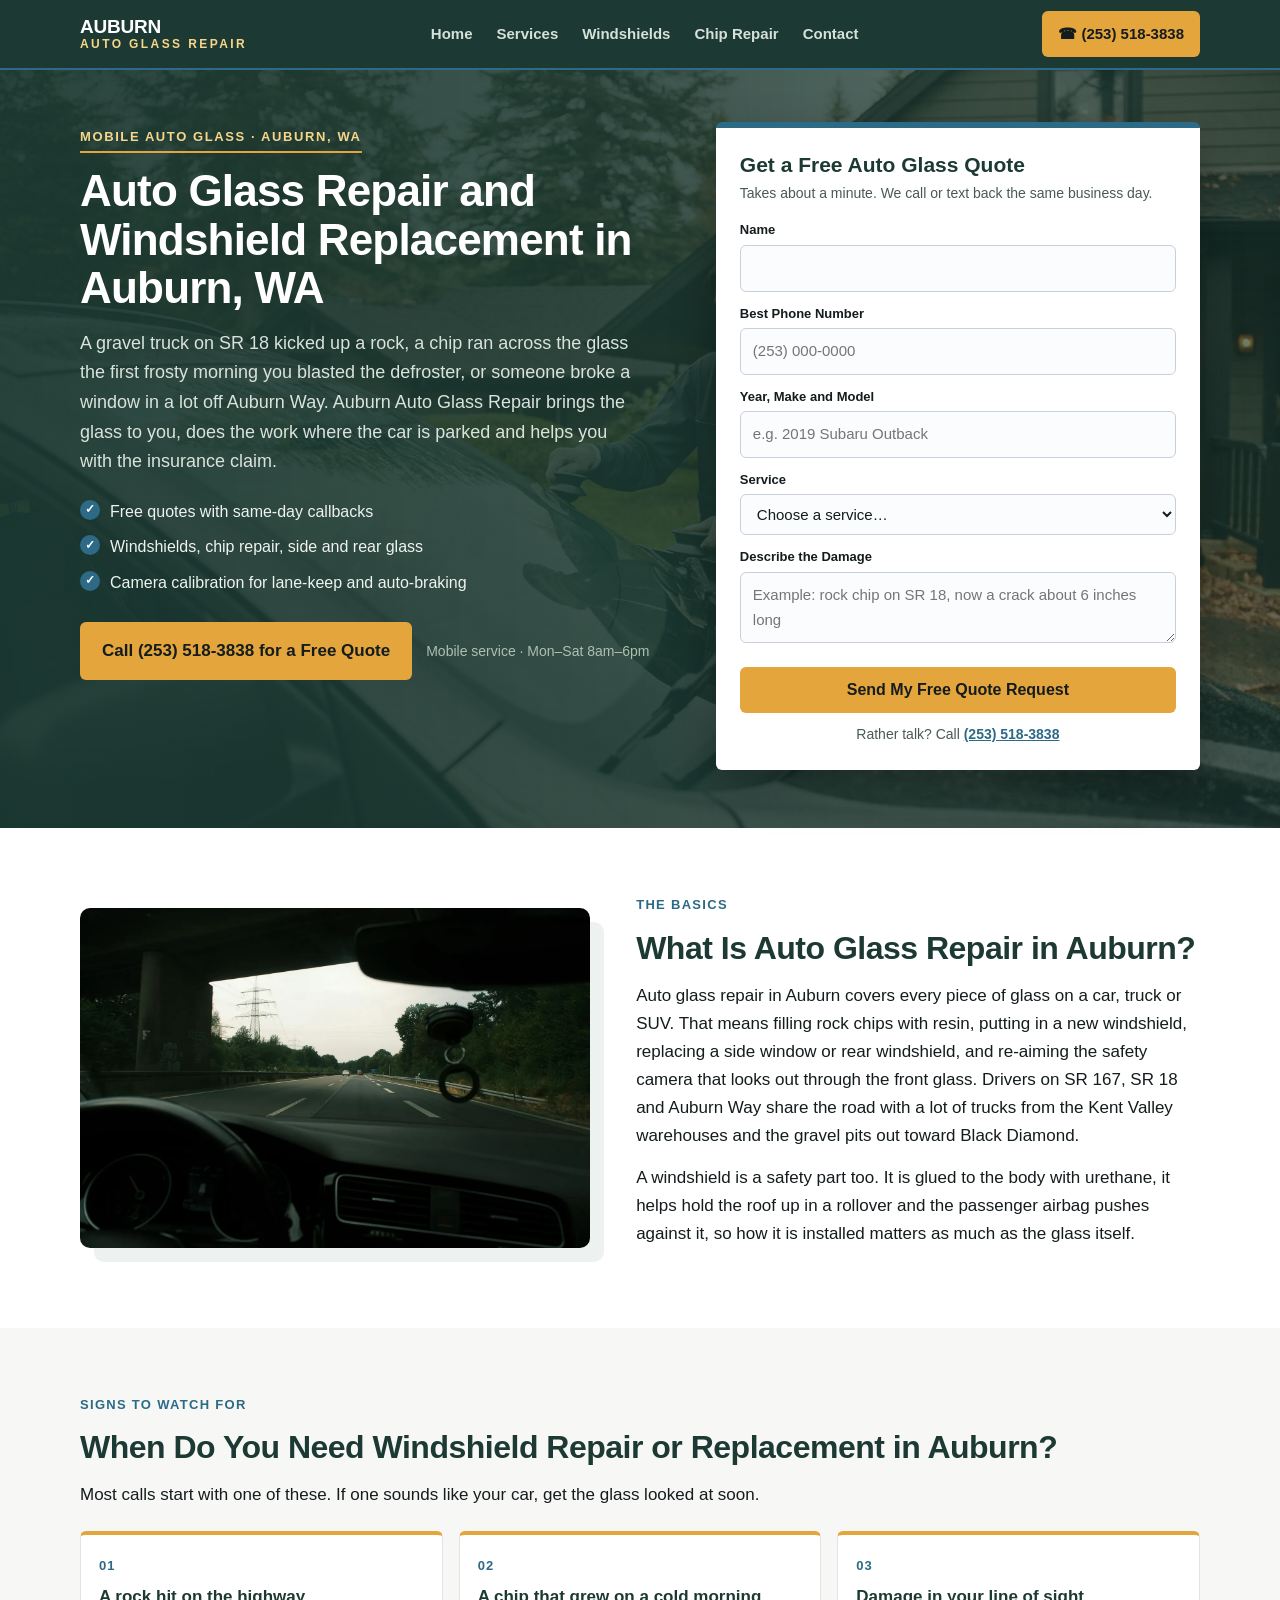
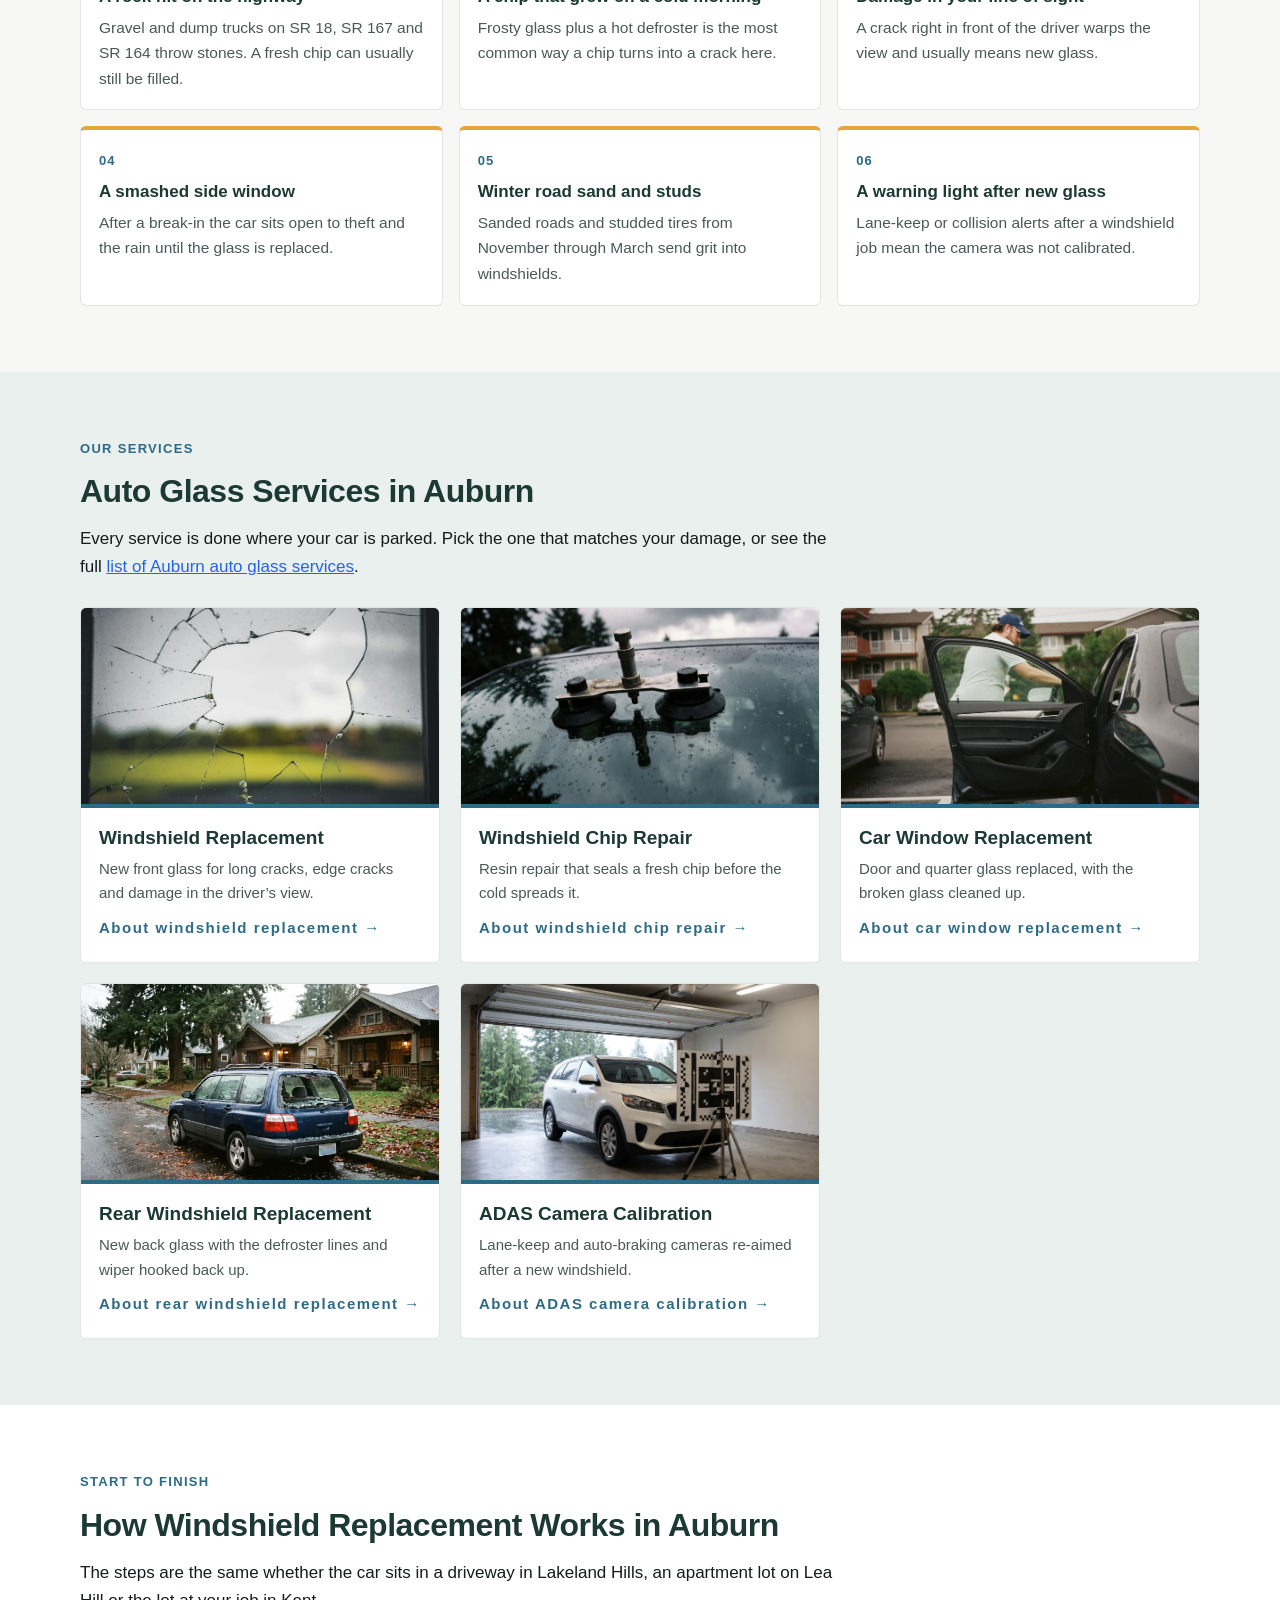
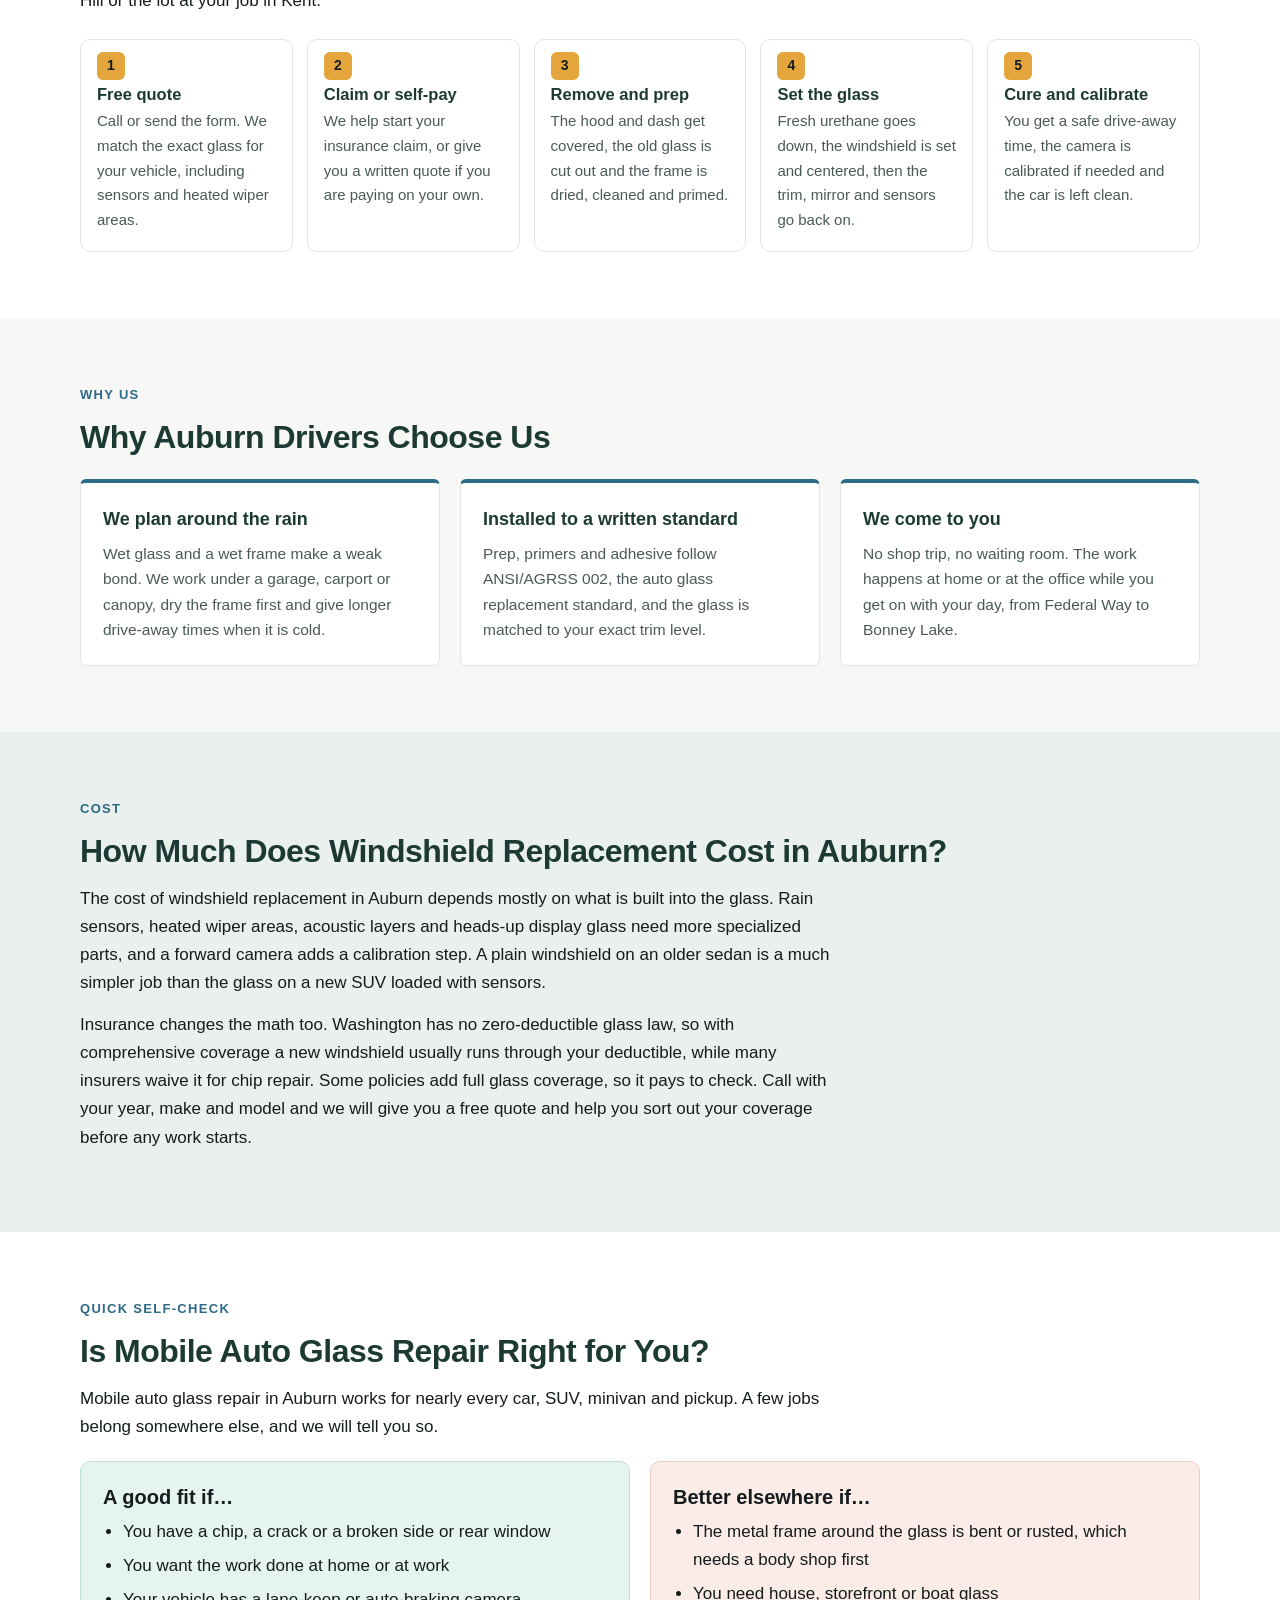
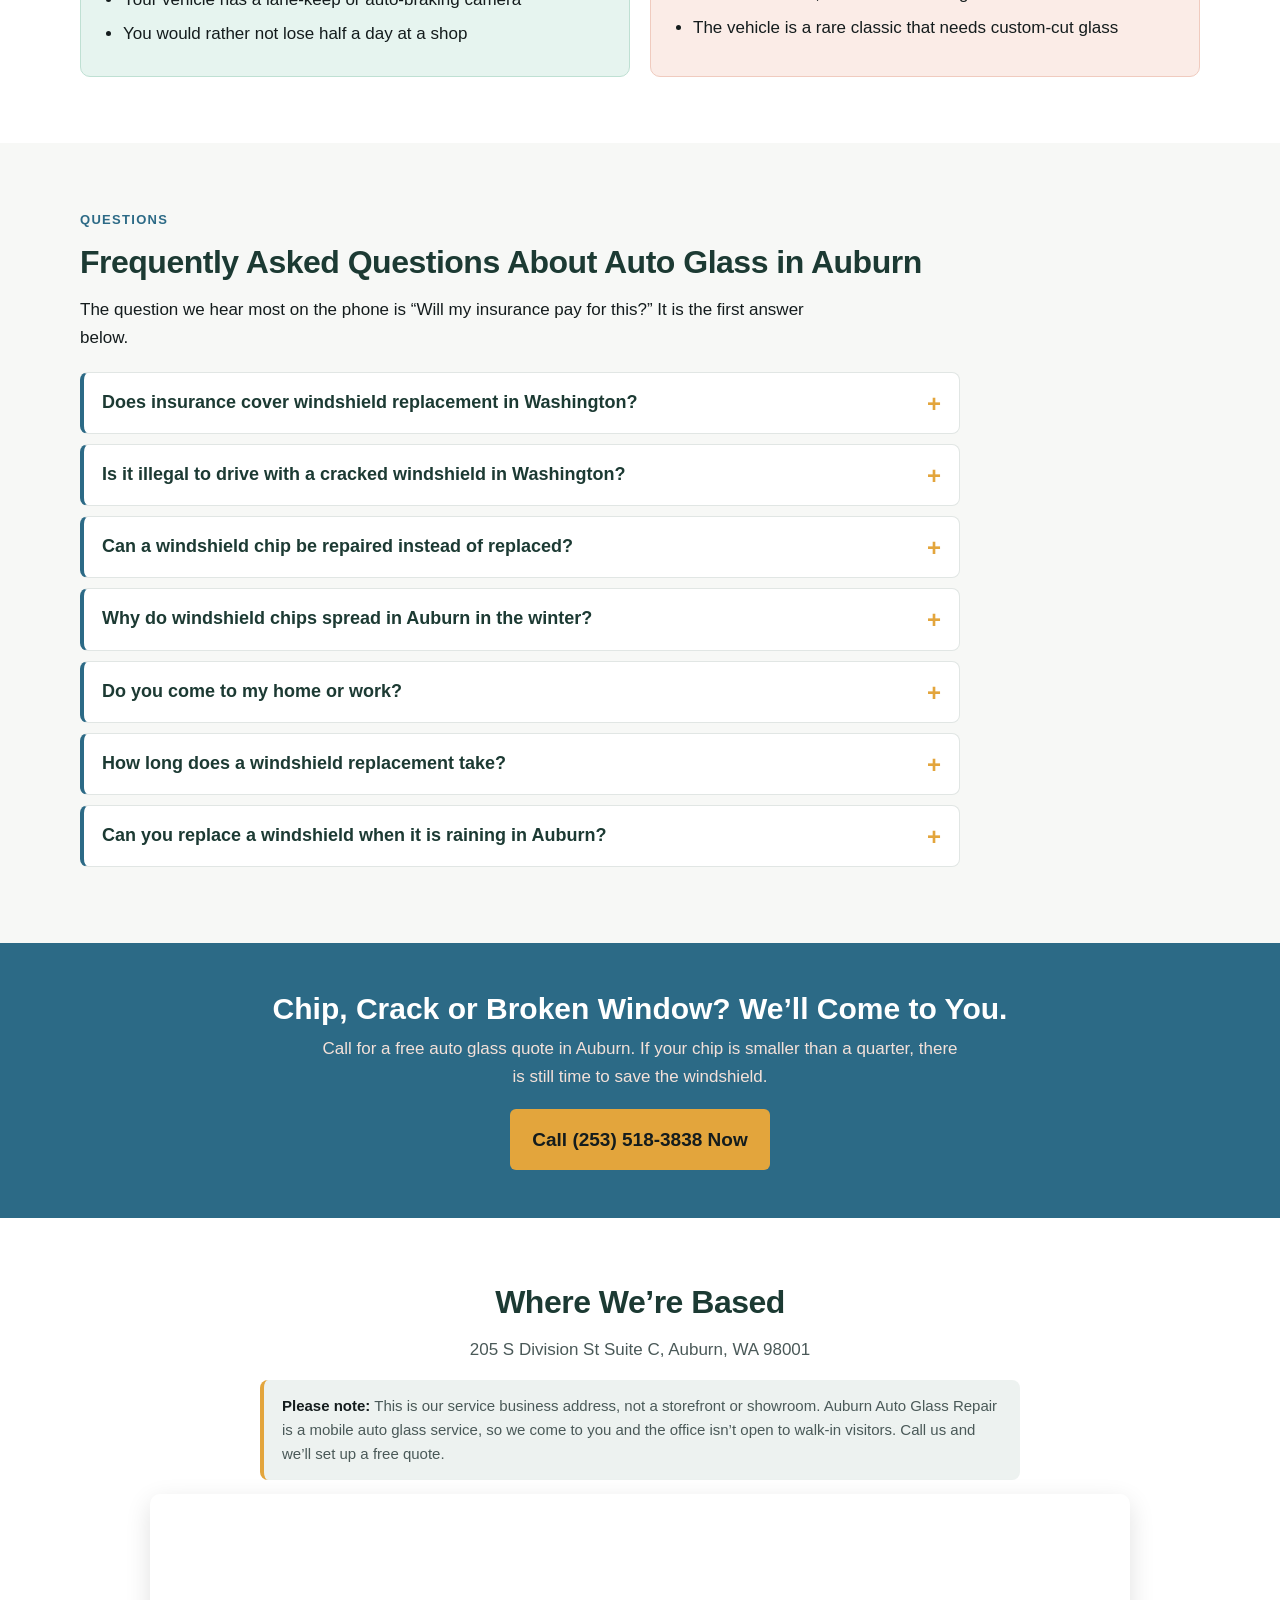
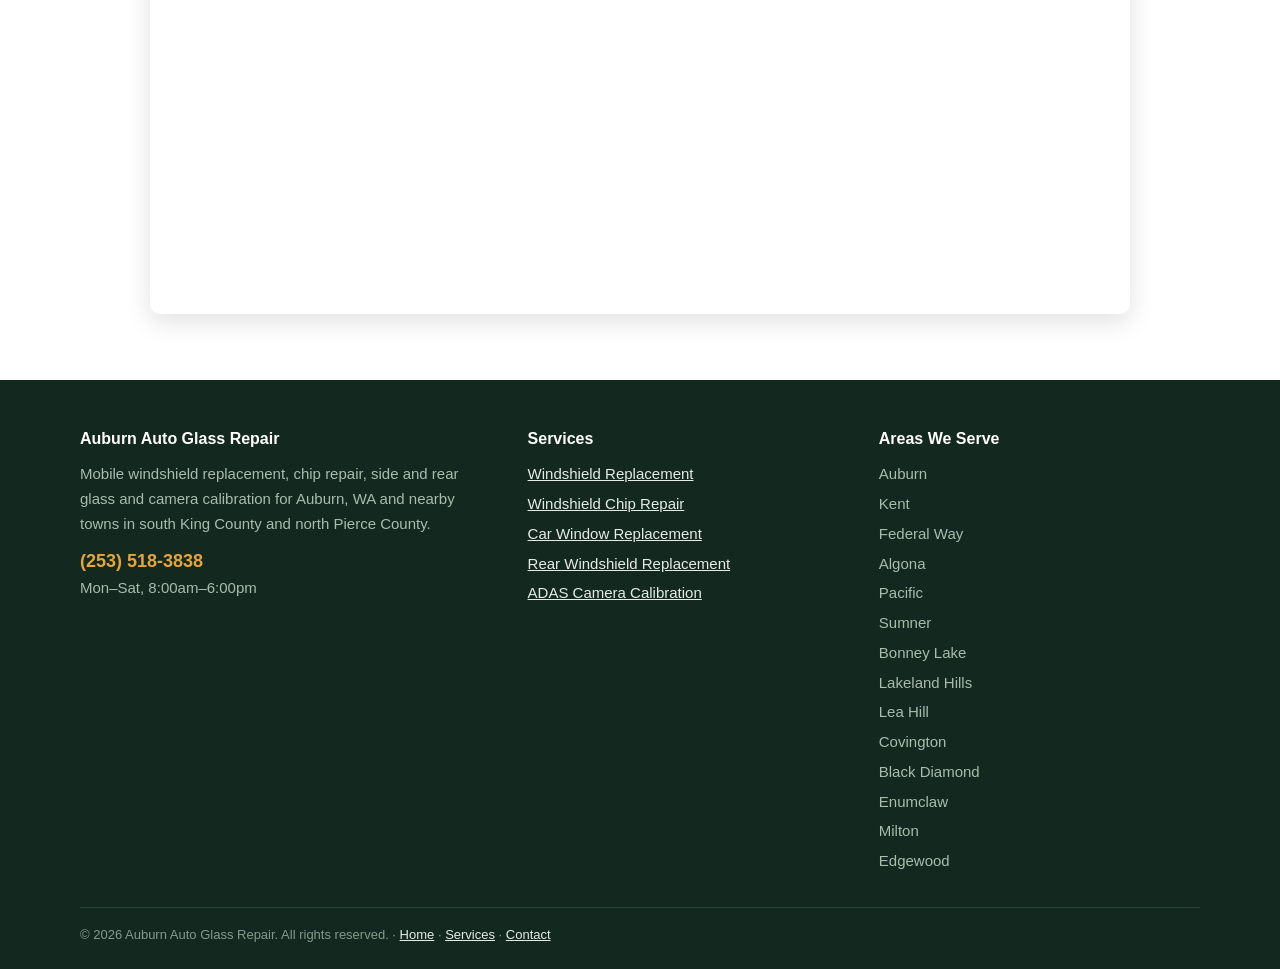
==== commit 970c9f8d: "Home page header: background photo + quote form" ====
--- a/index.html
+++ b/index.html
@@ -125,7 +125,7 @@
   </div>
 </header>
 <!-- HERO -->
-<section class="hero">
+<section class="hero" style="background:linear-gradient(90deg,rgba(28,58,51,0.93) 0%,rgba(28,58,51,0.84) 50%,rgba(28,58,51,0.62) 100%),url('auburn-windshield-replacement-driveway.webp') center/cover no-repeat;">
   <div class="wrap hero-grid">
     <div>
       <span class="tag">Mobile Auto Glass &middot; Auburn, WA</span>
@@ -154,7 +154,6 @@
     </div>
   </div>
 </section>
-<div class="band"><img src="auburn-windshield-replacement-driveway.webp" alt="Auto glass technician setting a new windshield on an SUV in an Auburn driveway" width="1600" height="900"></div>
 
 <!-- WHAT -->
 <section class="sec alt">
